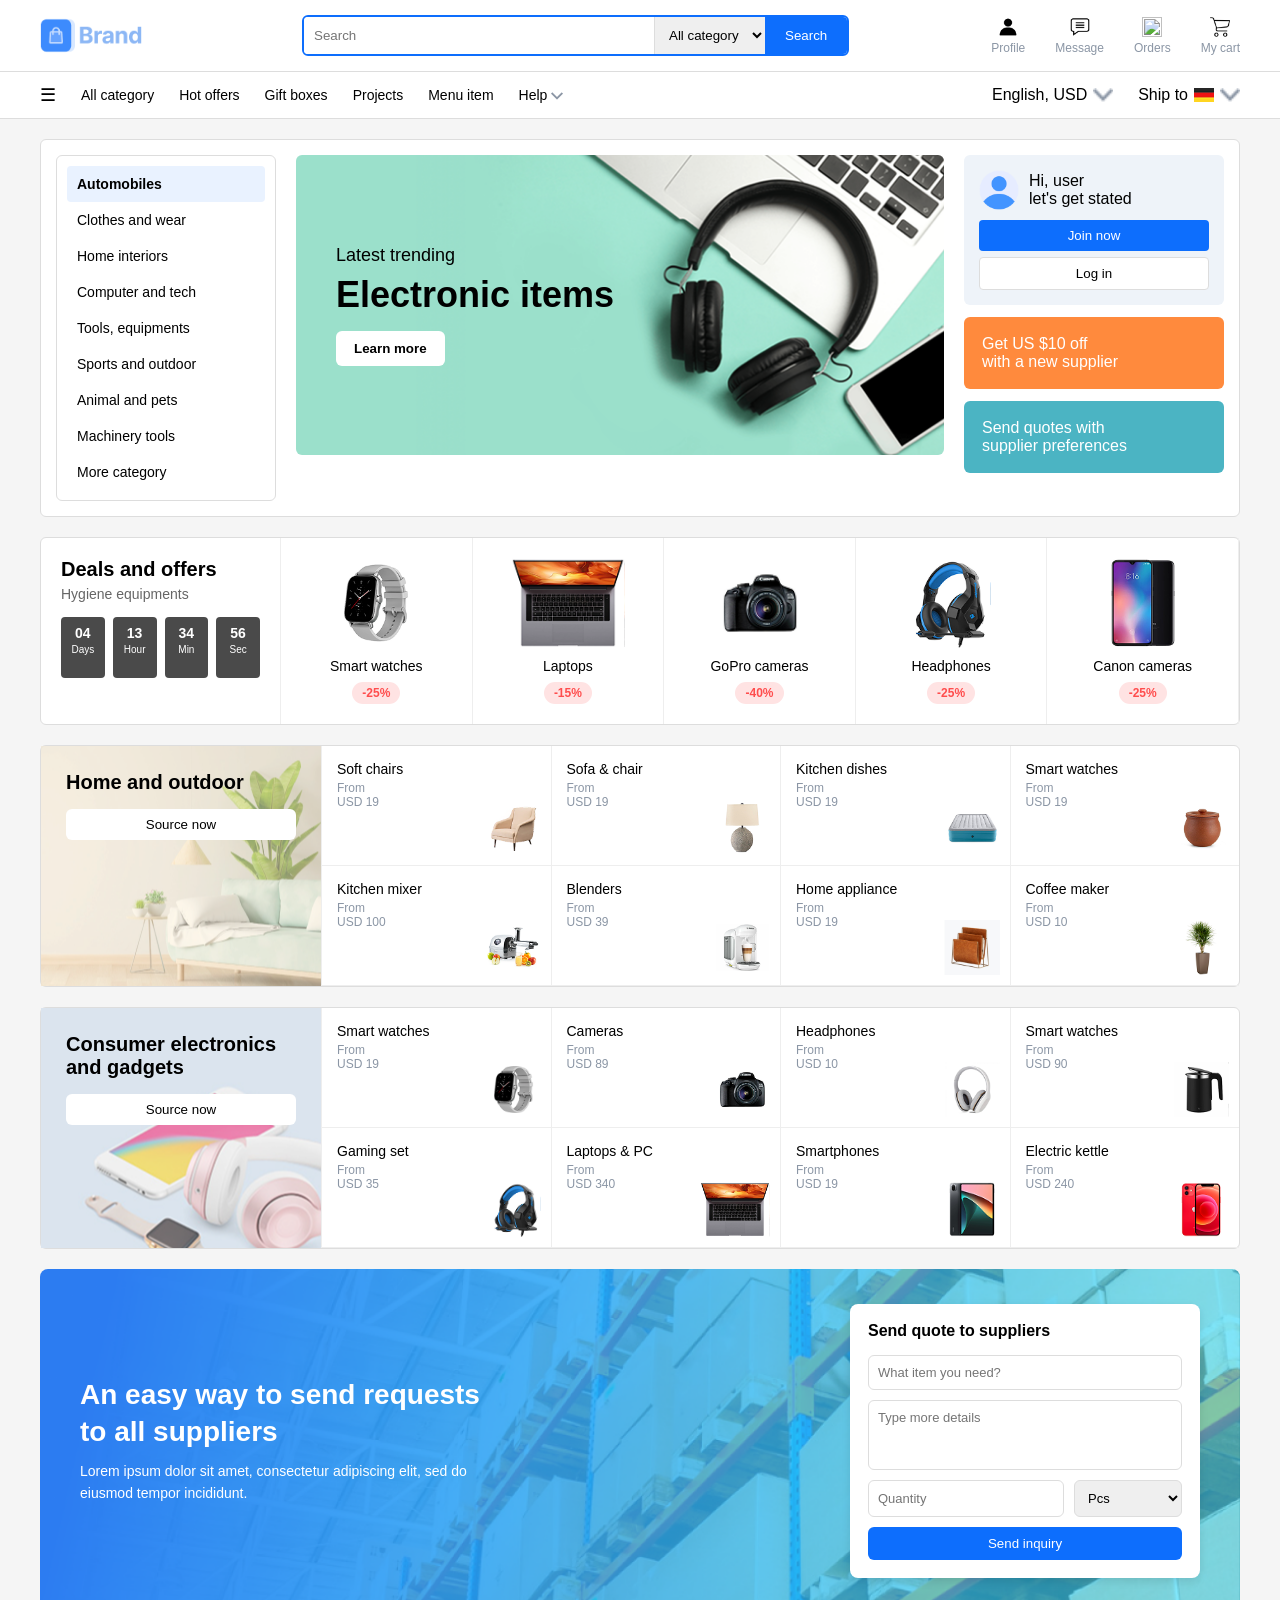
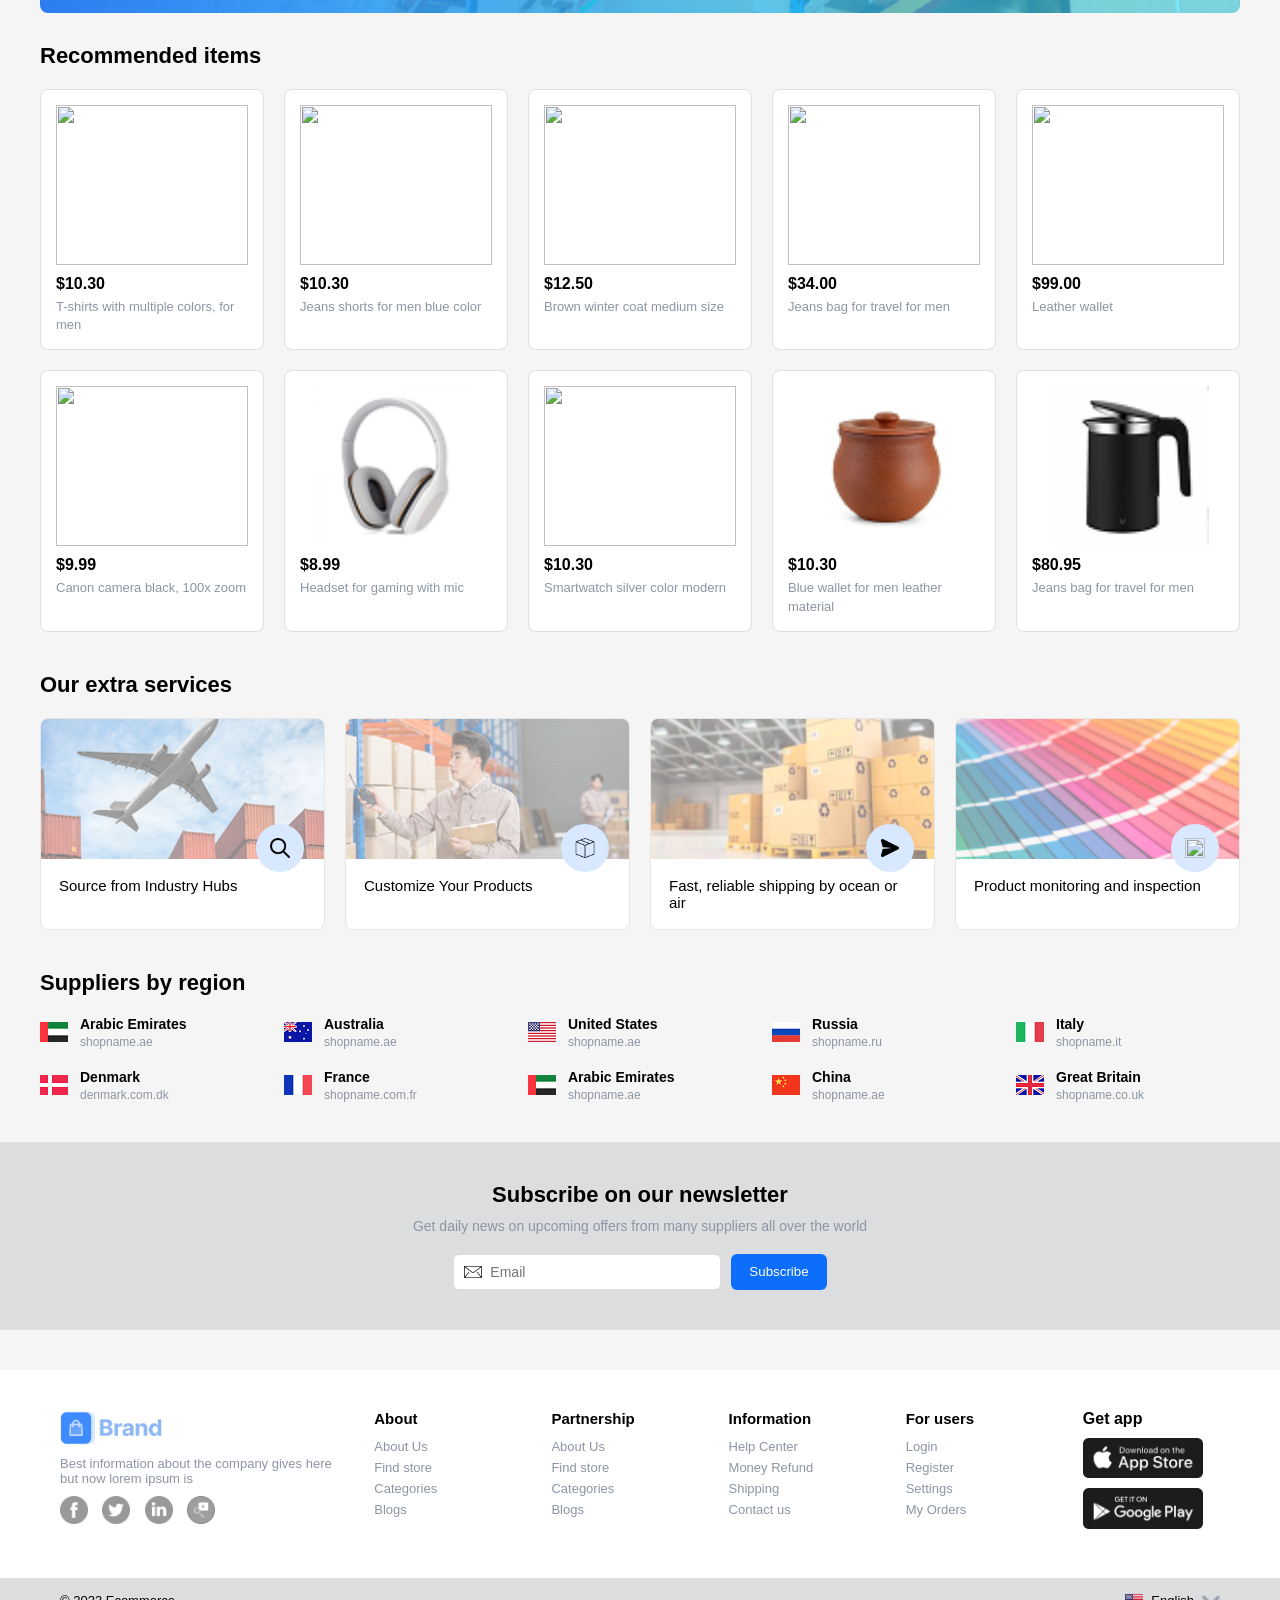
==== index.html @ dc1bbcf1 "Added additional images and updated UI" ====
<html lang="en">

<head>
    <meta charset="UTF-8">
    <meta name="viewport" content="width=device-width, initial-scale=1.0">
    <title>Ecommerce</title>
    <link rel="stylesheet" href="css/style.css">
</head>

<body>

    <!-- HEADER -->
    <header class="header">

        <div class="container header-top">

            <!-- BRAND -->
            <div class="brand">
                <img src="assets/assets/Layout/Brand/logo-colored.png">
            </div>


            <!-- SEARCH BAR -->
            <div class="search-box">

                <input type="text" placeholder="Search">

                <select>
                    <option>All category</option>
                    <option>Electronics</option>
                    <option>Clothes</option>
                </select>

                <button>Search</button>

            </div>


            <!-- ICON MENU -->
            <div class="header-icons">

                <div class="icon-item">
                    <img src="assets/profile.png">
                    <span>Profile</span>
                </div>

                <div class="icon-item">
                    <img src="assets/comment.png">
                    <span>Message</span>
                </div>

                <div class="icon-item">
                    <img src="assets/heart.png">
                    <span>Orders</span>
                </div>

                <div class="icon-item">
                    <img src="assets/shopping-cart.png">
                    <span>My cart</span>
                </div>

            </div>

        </div>

    </header>



    <!-- NAVBAR -->
    <nav class="navbar">

        <div class="container nav-inner">

            <!-- LEFT MENU -->
            <ul class="nav-left">

                <li class="menu-icon">☰</li>
                <li>All category</li>
                <li>Hot offers</li>
                <li>Gift boxes</li>
                <li>Projects</li>
                <li>Menu item</li>

                <li class="help">
                    Help
                    <img src="assets/assets/Layout/Form/input-group/Icon/control/Vector.png">

                    <ul class="help-dropdown">
                        <li>Support</li>
                        <li>FAQ</li>
                        <li>Contact</li>
                    </ul>
                </li>

            </ul>



            <!-- RIGHT MENU -->
            <div class="nav-right">

                <!-- LANGUAGE -->
                <div class="dropdown">

                    <div class="dropdown-btn" onclick="toggleDropdown('languageMenu')">
                        English, USD
                        <img src="assets/assets/Layout/Form/input-group/Icon/control/Vector.png">
                    </div>

                    <ul class="dropdown-menu" id="languageMenu">

                        <li>English</li>
                        <li>Spanish</li>
                        <li>German</li>
                        <li>French</li>

                    </ul>

                </div>


                <!-- COUNTRY -->
                <div class="dropdown">

                    <div class="dropdown-btn" onclick="toggleDropdown('countryMenu')">
                        Ship to <img src="assets/assets/Layout1/Image/flags/DE@2x.png">
                        <img src="assets/assets/Layout/Form/input-group/Icon/control/Vector.png">
                    </div>

                    <ul class="dropdown-menu" id="countryMenu">

                        <li><img src="assets/assets/Layout1/Image/flags/US@2x.png"> USA</li>
                        <li><img src="assets/assets/Layout1/Image/flags/GB@2x.png"> UK</li>
                        <li><img src="assets/assets/Layout1/Image/flags/DE@2x.png"> Germany</li>
                        <li><img src="assets/assets/Layout1/Image/flags/FR@2x.png"> France</li>

                    </ul>

                </div>

            </div>

        </div>

    </nav>


    <!-- HERO WRAPPER -->
    <section class="hero-wrapper container">

        <div class="hero-box">

            <!-- LEFT CATEGORY MENU -->
            <div class="categories">
                <ul>
                    <li class="active">Automobiles</li>
                    <li>Clothes and wear</li>
                    <li>Home interiors</li>
                    <li>Computer and tech</li>
                    <li>Tools, equipments</li>
                    <li>Sports and outdoor</li>
                    <li>Animal and pets</li>
                    <li>Machinery tools</li>
                    <li>More category</li>
                </ul>
            </div>

            <!-- CENTER BANNER -->
            <div class="hero-banner">

                <div class="banner-text">
                    <p>Latest trending</p>
                    <h1>Electronic items</h1>
                    <button>Learn more</button>
                </div>

            </div>

            <!-- RIGHT SIDE -->
            <div class="hero-right">

                <div class="login-box">

                    <div class="user-info">
                        <img src="assets/user.png">
                        <div>
                            <p>Hi, user</p>
                            <span>let's get stated</span>
                        </div>
                    </div>

                    <button class="join-btn">Join now</button>
                    <button class="login-btn">Log in</button>

                </div>

                <div class="promo orange">
                    Get US $10 off<br>
                    with a new supplier
                </div>

                <div class="promo blue">
                    Send quotes with<br>
                    supplier preferences
                </div>

            </div>

        </div>

    </section>

    <!-- DEALS SECTION -->

    <section class="deals container">

        <div class="deals-box">

            <!-- LEFT INFO BOX -->

            <div class="deal-info">

                <h3>Deals and offers</h3>
                <p>Hygiene equipments</p>

                <div class="countdown">

                    <div class="time">
                        <span>04</span>
                        <p>Days</p>
                    </div>

                    <div class="time">
                        <span>13</span>
                        <p>Hour</p>
                    </div>

                    <div class="time">
                        <span>34</span>
                        <p>Min</p>
                    </div>

                    <div class="time">
                        <span>56</span>
                        <p>Sec</p>
                    </div>

                </div>

            </div>



            <!-- PRODUCT 1 -->
            <div class="deal-product">

                <img src="assets/assets/Image/tech/8.png">

                <p>Smart watches</p>

                <div class="discount">-25%</div>

            </div>



            <!-- PRODUCT 2 -->
            <div class="deal-product">

                <img src="assets/assets/Image/tech/image 34.png">

                <p>Laptops</p>

                <div class="discount">-15%</div>

            </div>



            <!-- PRODUCT 3 -->
            <div class="deal-product">

                <img src="assets/assets/Image/tech/6.png">

                <p>GoPro cameras</p>

                <div class="discount">-40%</div>

            </div>



            <!-- PRODUCT 4 -->
            <div class="deal-product">

                <img src="assets/assets/Image/tech/image 29.png">

                <p>Headphones</p>

                <div class="discount">-25%</div>

            </div>



            <!-- PRODUCT 5 -->
            <div class="deal-product">

                <img src="assets/assets/Image/tech/image 23.png">

                <p>Canon cameras</p>

                <div class="discount">-25%</div>

            </div>


        </div>

    </section>

    <!-- HOME AND OUTDOOR SECTION -->

    <section class="home-outdoor container">

        <div class="home-box">

            <!-- LEFT BIG BOX -->
            <div class="home-banner">


                <h3>Home and outdoor</h3>

                <button>Source now</button>

            </div>


            <!-- PRODUCT GRID -->

            <div class="home-products">

                <!-- ROW 1 -->

                <div class="home-item">
                    <p>Soft chairs</p>
                    <span>From<br>USD 19</span>
                    <img src="assets/assets/Image/interior/1.png">
                </div>

                <div class="home-item">
                    <p>Sofa & chair</p>
                    <span>From<br>USD 19</span>
                    <img src="assets/assets/Image/interior/6.png">
                </div>

                <div class="home-item">
                    <p>Kitchen dishes</p>
                    <span>From<br>USD 19</span>
                    <img src="assets/assets/Image/interior/image 93.png">
                </div>

                <div class="home-item">
                    <p>Smart watches</p>
                    <span>From<br>USD 19</span>
                    <img src="assets/assets/Image/interior/3.png">
                </div>


                <!-- ROW 2 -->

                <div class="home-item">
                    <p>Kitchen mixer</p>
                    <span>From<br>USD 100</span>
                    <img src="assets/assets/Image/interior/9.png">
                </div>

                <div class="home-item">
                    <p>Blenders</p>
                    <span>From<br>USD 39</span>
                    <img src="assets/assets/Image/interior/8.png">
                </div>

                <div class="home-item">
                    <p>Home appliance</p>
                    <span>From<br>USD 19</span>
                    <img src="assets/assets/Image/interior/7.png">
                </div>

                <div class="home-item">
                    <p>Coffee maker</p>
                    <span>From<br>USD 10</span>
                    <img src="assets/assets/Image/interior/image 89.png">
                </div>

            </div>

        </div>

    </section>



    <!-- CONSUMER ELECTRONICS SECTION -->

    <section class="home-outdoor container">

        <div class="home-box">

            <!-- LEFT BIG BANNER -->
            <div class="home-banner electronics-banner">

                <h3>Consumer electronics and gadgets</h3>

                <button>Source now</button>

            </div>


            <!-- PRODUCT GRID -->

            <div class="home-products">

                <!-- ROW 1 -->

                <div class="home-item">
                    <p>Smart watches</p>
                    <span>From<br>USD 19</span>
                    <img src="assets/assets/Image/tech/8.png">

                </div>

                <div class="home-item">
                    <p>Cameras</p>
                    <span>From<br>USD 89</span>
                    <img src="assets/assets/Image/tech/6.png">
                </div>

                <div class="home-item">
                    <p>Headphones</p>
                    <span>From<br>USD 10</span>
                    <img src="assets/assets/Image/tech/image 86.png">
                </div>

                <div class="home-item">
                    <p>Smart watches</p>
                    <span>From<br>USD 90</span>
                    <img src="assets/assets/Image/tech/image 85.png">
                </div>


                <!-- ROW 2 -->

                <div class="home-item">
                    <p>Gaming set</p>
                    <span>From<br>USD 35</span>
                    <img src="assets/assets/Image/tech/image 29.png">
                </div>

                <div class="home-item">
                    <p>Laptops & PC</p>
                    <span>From<br>USD 340</span>
                    <img src="assets/assets/Image/tech/image 34.png">

                </div>

                <div class="home-item">
                    <p>Smartphones</p>
                    <span>From<br>USD 19</span>
                    <img src="assets/assets/Image/tech/image 32.png">
                </div>

                <div class="home-item">
                    <p>Electric kettle</p>
                    <span>From<br>USD 240</span>
                    <img src="assets/assets/Image/tech/image 33.png">
                </div>

            </div>

        </div>

    </section>


    <section class="request-section">

        <div class="container request-box-bg">

            <div class="request-box">

                <!-- LEFT TEXT -->

                <div class="request-text">
                    <h2>An easy way to send requests to all suppliers</h2>

                    <p>
                        Lorem ipsum dolor sit amet, consectetur adipiscing elit,
                        sed do eiusmod tempor incididunt.
                    </p>
                </div>


                <!-- FORM -->

                <div class="request-form">

                    <h3>Send quote to suppliers</h3>

                    <input type="text" placeholder="What item you need?">

                    <textarea placeholder="Type more details"></textarea>

                    <div class="form-row">

                        <input type="text" placeholder="Quantity">

                        <select>
                            <option>Pcs</option>
                            <option>1</option>
                            <option>5</option>
                            <option>10</option>
                            <option>50</option>
                            <option>100</option>
                        </select>

                    </div>

                    <button>Send inquiry</button>

                </div>

            </div>

        </div>

    </section>

    <!-- RECOMMENDED ITEMS -->

    <section class="recommended container">

        <h2 class="section-title">Recommended items</h2>

        <div class="recommended-grid">

            <!-- ROW 1 -->

            <div class="product-card">
                <img src="assets/assets/layout/alibaba/Image/cloth/Bitmap.png">
                <h4>$10.30</h4>
                <p>T-shirts with multiple colors, for men</p>
            </div>

            <div class="product-card">
                <img src="assets/assets/layout/alibaba/Image/cloth/2 1.png">
                <h4>$10.30</h4>
                <p>Jeans shorts for men blue color</p>
            </div>

            <div class="product-card">
                <img src="assets/assets/layout/alibaba/Image/cloth/image 30.png">
                <h4>$12.50</h4>
                <p>Brown winter coat medium size</p>
            </div>

            <div class="product-card">
                <img src="assets/assets/layout/alibaba/Image/cloth/image 24.png">
                <h4>$34.00</h4>
                <p>Jeans bag for travel for men</p>
            </div>

            <div class="product-card">
                <img src="assets/assets/layout/alibaba/Image/cloth/image 26.png">
                <h4>$99.00</h4>
                <p>Leather wallet</p>
            </div>


            <!-- ROW 2 -->

            <div class="product-card">
                <img src="assets/assets/layout/alibaba/Image/cloth/Bitmap (2).png">
                <h4>$9.99</h4>
                <p>Canon camera black, 100x zoom</p>
            </div>

            <div class="product-card">
                <img src="assets/assets/Image/tech/image 86.png">
                <h4>$8.99</h4>
                <p>Headset for gaming with mic</p>
            </div>

            <div class="product-card">
                <img src="assets/assets/layout/alibaba/Image/cloth/image 26.png">
                <h4>$10.30</h4>
                <p>Smartwatch silver color modern</p>
            </div>

            <div class="product-card">
                <img src="assets/assets/Image/interior/3.png">
                <h4>$10.30</h4>
                <p>Blue wallet for men leather material</p>
            </div>

            <div class="product-card">
                <img src="assets/assets/Image/tech/image 85.png">
                <h4>$80.95</h4>
                <p>Jeans bag for travel for men</p>
            </div>

        </div>

    </section>


    <!-- EXTRA SERVICES -->

    <section class="extra-services container">

        <h2 class="section-title">Our extra services</h2>

        <div class="services-grid">

            <!-- CARD 1 -->
            <div class="service-card">

                <div class="service-img">
                    <img src="assets/assets/Image/backgrounds/image 106.png">
                </div>

                <div class="service-content">
                    <p>Source from Industry Hubs</p>
                </div>

                <div class="service-icon">
                    <img src="assets/search.png">
                </div>

            </div>


            <!-- CARD 2 -->
            <div class="service-card">

                <div class="service-img">
                    <img src="assets/assets/Image/backgrounds/image 107.png">
                </div>

                <div class="service-content">
                    <p>Customize Your Products</p>
                </div>

                <div class="service-icon">
                    <img src="assets/box.png">
                </div>

            </div>


            <!-- CARD 3 -->
            <div class="service-card">

                <div class="service-img">
                    <img src="assets/assets/Image/backgrounds/Mask group.png">
                </div>

                <div class="service-content">
                    <p>Fast, reliable shipping by ocean or air</p>
                </div>

                <div class="service-icon">
                    <img src="assets/message.png">
                </div>

            </div>


            <!-- CARD 4 -->
            <div class="service-card">

                <div class="service-img">
                    <img src="assets/assets/Image/backgrounds/Mask group (1).png">
                </div>

                <div class="service-content">
                    <p>Product monitoring and inspection</p>
                </div>

                <div class="service-icon">
                    <img src="assets/sheild.png">
                </div>

            </div>

        </div>

    </section>


    <!-- SUPPLIERS BY REGION -->

    <section class="suppliers container">

        <h2 class="section-title">Suppliers by region</h2>

        <div class="suppliers-grid">

            <!-- ROW 1 -->

            <div class="supplier">
                <img src="assets/assets/Layout1/Image/flags/AE@2x.png">
                <div>
                    <h4>Arabic Emirates</h4>
                    <p>shopname.ae</p>
                </div>
            </div>

            <div class="supplier">
                <img src="assets/assets/Layout1/Image/flags/icon.png">
                <div>
                    <h4>Australia</h4>
                    <p>shopname.ae</p>
                </div>
            </div>

            <div class="supplier">
                <img src="assets/assets/Layout1/Image/flags/US@2x.png">
                <div>
                    <h4>United States</h4>
                    <p>shopname.ae</p>
                </div>
            </div>

            <div class="supplier">
                <img src="assets/assets/Layout1/Image/flags/RU@2x.png">
                <div>
                    <h4>Russia</h4>
                    <p>shopname.ru</p>
                </div>
            </div>

            <div class="supplier">
                <img src="assets/assets/Layout1/Image/flags/IT@2x.png">
                <div>
                    <h4>Italy</h4>
                    <p>shopname.it</p>
                </div>
            </div>


            <!-- ROW 2 -->

            <div class="supplier">
                <img src="assets/assets/Layout1/Image/flags/DK@2x.png">
                <div>
                    <h4>Denmark</h4>
                    <p>denmark.com.dk</p>
                </div>
            </div>

            <div class="supplier">
                <img src="assets/assets/Layout1/Image/flags/FR@2x.png">
                <div>
                    <h4>France</h4>
                    <p>shopname.com.fr</p>
                </div>
            </div>

            <div class="supplier">
                <img src="assets/assets/Layout1/Image/flags/AE@2x.png">
                <div>
                    <h4>Arabic Emirates</h4>
                    <p>shopname.ae</p>
                </div>
            </div>

            <div class="supplier">
                <img src="assets/assets/Layout1/Image/flags/CN@2x.png">
                <div>
                    <h4>China</h4>
                    <p>shopname.ae</p>
                </div>
            </div>

            <div class="supplier">
                <img src="assets/assets/Layout1/Image/flags/GB@2x.png">
                <div>
                    <h4>Great Britain</h4>
                    <p>shopname.co.uk</p>
                </div>
            </div>

        </div>

    </section>


    <!-- NEWSLETTER SECTION -->

    <section class="newsletter">

        <div class="container newsletter-box">

            <h2>Subscribe on our newsletter</h2>

            <p>
                Get daily news on upcoming offers from many suppliers all over the world
            </p>

            <div class="subscribe-form">

                <div class="email-input">

                    <img src="assets/mail.png">

                    <input type="email" placeholder="Email">

                </div>

                <button>Subscribe</button>

            </div>

        </div>

    </section>


    <!-- FOOTER -->

    <footer class="footer">

        <!-- TOP FOOTER -->

        <div class="footer-top">

            <div class="footer-brand">

                <img src="assets/assets/Layout/Brand/logo-colored.png">

                <p>
                    Best information about the company
                    gives here but now lorem ipsum is
                </p>

                <div class="social-icons">

                    <img src="assets/social.png">
                    <img src="assets/twitter.png">
                    <img src="assets/link.png">
                    <img src="assets/youtube.png">

                </div>

            </div>


            <!-- LINKS -->

            <div class="footer-links">

                <h4>About</h4>
                <a>About Us</a>
                <a>Find store</a>
                <a>Categories</a>
                <a>Blogs</a>

            </div>

            <div class="footer-links">

                <h4>Partnership</h4>
                <a>About Us</a>
                <a>Find store</a>
                <a>Categories</a>
                <a>Blogs</a>

            </div>

            <div class="footer-links">

                <h4>Information</h4>
                <a>Help Center</a>
                <a>Money Refund</a>
                <a>Shipping</a>
                <a>Contact us</a>

            </div>

            <div class="footer-links">

                <h4>For users</h4>
                <a>Login</a>
                <a>Register</a>
                <a>Settings</a>
                <a>My Orders</a>

            </div>


            <!-- APP DOWNLOAD -->

            <div class="footer-app">

                <h4>Get app</h4>

                <img src="assets/assets/Layout/Misc/market-button.png">
                <img src="assets/assets/Layout/Misc/Group.png">

            </div>

        </div>


        <!-- BOTTOM BAR -->

        <div class="footer-bottom">

            <p>© 2023 Ecommerce.</p>

            <div class="language-dropdown">

                <div class="language-selected" onclick="toggleLanguage()">

                    <img src="assets/assets/Layout1/Image/flags/US@2x.png">
                    English
                    <img src="assets/assets/Layout/Form/input-group/Icon/control/Vector.png">

                </div>

                <ul id="languageList">

                    <li><img src="assets/assets/Layout1/Image/flags/US@2x.png"> English</li>
                    <li><img src="assets/assets/Layout1/Image/flags/FR@2x.png"> French</li>
                    <li><img src="assets/assets/Layout1/Image/flags/CN@2x.png"> Chinese</li>
                    <li><img src="assets/assets/Layout1/Image/flags/GB@2x.png"> British</li>

                </ul>

            </div>

        </div>

    </footer>


    <script src="js/script.js"></script>
</body>

</html>
---- css/style.css ----
* {
    margin: 0;
    padding: 0;
    box-sizing: border-box;
    font-family: Arial;
}

body {
    background: #f5f5f5;
}

.container {
    width: 1200px;
    margin: auto;
}

/* HEADER */

.header {
    background: white;
    border-bottom: 1px solid #ddd;
}

.header-top {
    display: flex;
    align-items: center;
    justify-content: space-between;
    padding: 15px 0;
}


/* BRAND */

.brand {
    display: flex;
    align-items: center;
    gap: 10px;
    font-size: 22px;
    font-weight: 600;
    color: #0d6efd;
}

.brand img {
    width: 120px;
}


/* SEARCH BAR */

.search-box {
    display: flex;
    border: 2px solid #0d6efd;
    border-radius: 6px;
    overflow: hidden;
}

.search-box input {
    width: 350px;
    padding: 10px;
    border: none;
}

.search-box select {
    padding: 10px;
    border: none;
    border-left: 1px solid #ddd;
}

.search-box button {
    background: #0d6efd;
    color: white;
    border: none;
    padding: 10px 20px;
    cursor: pointer;
}


/* ICON MENU */

.header-icons {
    display: flex;
    gap: 30px;
}

.icon-item {
    display: flex;
    flex-direction: column;
    align-items: center;
    font-size: 12px;
    color: #8B96A5;
    cursor: pointer;
}

.icon-item img {
    width: 20px;
    margin-bottom: 4px;
}

.icon-item:hover {
    color: #0d6efd;
}



/* NAVBAR */

.navbar {
    background: white;
    border-bottom: 1px solid #ddd;
}

.nav-inner {
    display: flex;
    justify-content: space-between;
    align-items: center;
    padding: 12px 0;
}


/* LEFT MENU */

.nav-left {
    display: flex;
    align-items: center;
    gap: 25px;
    list-style: none;
    font-size: 14px;
}

.nav-left li {
    cursor: pointer;
}

.nav-left li:hover {
    color: #0d6efd;
}

.menu-icon {
    font-size: 18px;
}


/* HELP DROPDOWN */

.help {
    position: relative;
}

.help-dropdown {
    display: none;
    position: absolute;
    top: 30px;
    background: white;
    border: 1px solid #ddd;
    list-style: none;
    padding: 10px;
    width: 120px;
}

.help:hover .help-dropdown {
    display: block;
}

.help-dropdown li {
    padding: 6px;
    cursor: pointer;
}

.help-dropdown li:hover {
    color: #0d6efd;
}


/* RIGHT MENU */

.nav-right {
    display: flex;
    gap: 25px;
}

.dropdown {
    position: relative;
    cursor: pointer;
}

.dropdown-btn {
    display: flex;
    align-items: center;
    gap: 6px;
}

.dropdown-btn img {
    width: 20px;
}

.dropdown-menu {
    display: none;
    position: absolute;
    top: 30px;
    background: white;
    border: 1px solid #ddd;
    list-style: none;
    width: 150px;
    padding: 10px;
}

.dropdown-menu li {
    padding: 8px;
    display: flex;
    align-items: center;
    gap: 8px;
    cursor: pointer;
}

.dropdown-menu li:hover {
    background: #f2f2f2;
}

.dropdown-menu img {
    width: 18px;
}

/* HERO SECTION */

.hero {
    display: grid;
    grid-template-columns: 220px 1fr 260px;
    gap: 20px;
    margin-top: 20px;
}


/* CATEGORY MENU */

.categories {
    background: white;
    border: 1px solid #ddd;
    border-radius: 6px;
    padding: 10px;
}

.categories ul {
    list-style: none;
}

.categories li {
    padding: 10px;
    font-size: 14px;
    cursor: pointer;
    border-radius: 4px;
}

.categories li:hover {
    background: #f2f2f2;
}

.categories .active {
    background: #e9f2ff;
    font-weight: 600;
}


/* HERO WHITE BOX */

.hero-wrapper {
    margin-top: 20px;
}

.hero-box {
    background: white;
    border: 1px solid #ddd;
    border-radius: 6px;
    padding: 15px;

    display: grid;
    grid-template-columns: 220px 1fr 260px;
    gap: 20px;
}


/* CATEGORY MENU */

.categories ul {
    list-style: none;
}

.categories li {
    padding: 10px;
    font-size: 14px;
    cursor: pointer;
    border-radius: 4px;
}

.categories li:hover {
    background: #f2f2f2;
}

.categories .active {
    background: #e9f2ff;
    font-weight: 600;
}


/* BANNER */

.hero-banner {
    background: url("../assets/assets/Image/backgrounds/Banner-board-800x420 2.png");
    background-size: cover;
    background-position: center;
    height: 300px;
    border-radius: 6px;
    display: flex;
    align-items: center;
    padding-left: 40px;
}

.banner-text p {
    font-size: 18px;
}

.banner-text h1 {
    font-size: 36px;
    font-weight: 700;
    margin: 8px 0 15px;
}

.banner-text button {
    background: white;
    border: none;
    padding: 10px 18px;
    border-radius: 6px;
    font-weight: 600;
    cursor: pointer;
}

.hero-banner button:hover {
    background: #cbd1d9;
}

/* RIGHT SIDE */

.hero-right {
    display: flex;
    flex-direction: column;
    gap: 12px;
}

.login-box {
    background: #eef3f9;
    padding: 15px;
    border-radius: 6px;
}

.user-info {
    display: flex;
    gap: 10px;
    align-items: center;
    margin-bottom: 10px;
}

.user-info img {
    width: 40px;
}

.join-btn {
    width: 100%;
    background: #0d6efd;
    color: white;
    border: none;
    padding: 8px;
    margin-bottom: 6px;
    border-radius: 4px;
    cursor: pointer;
}

.login-btn {
    width: 100%;
    background: white;
    border: 1px solid #ddd;
    padding: 8px;
    border-radius: 4px;
    cursor: pointer;
}

.login-btn:hover {
    background: #cbd1d9;
}

.join-btn:hover {
    background: #cbd1d9;
}

.promo {
    padding: 18px;
    border-radius: 6px;
    color: white;
    font-weight: 500;
}

.orange {
    background: #ff8a3d;
}

.blue {
    background: #4bb4c3;
}

/* DEALS SECTION */

.deals {
    margin-top: 20px;
}

.deals-box {
    background: white;
    border: 1px solid #ddd;
    border-radius: 6px;

    display: grid;
    grid-template-columns: 240px repeat(5, 1fr);
}

/* LEFT INFO */

.deal-info {
    padding: 20px;
    border-right: 1px solid #eee;
}

.deal-info h3 {
    font-size: 20px;
    margin-bottom: 5px;
}

.deal-info p {
    font-size: 14px;
    color: #666;
    margin-bottom: 15px;
}

/* COUNTDOWN */

.countdown {
    display: flex;
    gap: 8px;
}

.time {
    background: #4a4a4a;
    color: white;
    padding: 8px;
    border-radius: 4px;
    text-align: center;
    width: 45px;
}

.time span {
    font-weight: 600;
    font-size: 14px;
}

.time p {
    font-size: 10px;
    color: white;
    margin-top: 3px;
}

/* PRODUCT CARD */

.deal-product {
    text-align: center;
    padding: 20px;
    border-right: 1px solid #eee;
}

.deal-product img {
    height: 90px;
    margin-bottom: 10px;
}

.deal-product p {
    font-size: 14px;
    margin-bottom: 8px;
}

/* DISCOUNT BADGE */

.discount {
    display: inline-block;
    background: #ffe3e3;
    color: #ff4d4d;
    padding: 4px 10px;
    border-radius: 20px;
    font-size: 12px;
    font-weight: 600;
}

/* HOME AND OUTDOOR */

.home-outdoor {
    margin-top: 20px;
}

.home-box {
    background: white;
    border: 1px solid #ddd;
    border-radius: 6px;

    display: grid;
    grid-template-columns: 280px 1fr;
}

/* LEFT BANNER */

.home-banner {
    background-image: url("../assets/assets/Image/backgrounds/Group 969.png");
    background-size: cover;
    background-position: center;

    padding: 25px;
    height: 240px;

    display: flex;
    flex-direction: column;
    justify-content: flex-start;
    gap: 15px;
}

.home-banner h3 {
    font-size: 20px;
    font-weight: 600;
}

.home-banner button {
    background: white;
    border: none;
    padding: 8px 16px;
    border-radius: 6px;
    cursor: pointer;
    font-weight: 500;
}


/* PRODUCT GRID */

.home-products {
    display: grid;
    grid-template-columns: repeat(4, 1fr);
}

/* PRODUCT BOX */

.home-item {
    border-left: 1px solid #eee;
    border-bottom: 1px solid #eee;

    padding: 15px;
    position: relative;

    height: 120px;
}

.home-item p {
    font-size: 14px;
    font-weight: 500;
    margin-bottom: 4px;
}

.home-item span {
    font-size: 12px;
    color: #8B96A5;
}

.home-item img {
    position: absolute;
    right: 10px;
    bottom: 10px;

    height: 55px;
}

.electronics-banner {
    background-image: url("../assets/assets/Image/backgrounds/image 98.png");
    background-size: cover;
    background-position: center;
}


/* ===== REQUEST SECTION ===== */

.request-section {
    margin-top: 20px;
}

/* BACKGROUND CONTAINER */

.request-box-bg {

    background: url("../assets/assets/Image/backgrounds/Group 982.png");
    background-size: cover;
    background-position: center;

    border-radius: 8px;

    padding: 35px 40px;
}

/* INNER FLEX LAYOUT */

.request-box {
    display: flex;
    justify-content: space-between;
    align-items: center;
}

/* LEFT TEXT */

.request-text {
    color: white;
    max-width: 420px;
}

.request-text h2 {
    font-size: 28px;
    line-height: 1.3;
    margin-bottom: 10px;
}

.request-text p {
    font-size: 14px;
    line-height: 1.6;
}

/* FORM CARD */

.request-form {
    background: white;
    padding: 18px;
    border-radius: 8px;
    width: 350px;

    display: flex;
    flex-direction: column;
    gap: 10px;

    box-shadow: 0 3px 8px rgba(0, 0, 0, 0.1);
}

.request-form h3 {
    font-size: 16px;
    margin-bottom: 5px;
}

/* INPUT FIELDS */

.request-form input,
.request-form textarea,
.request-form select {

    padding: 9px;
    border: 1px solid #ddd;
    border-radius: 6px;
    font-size: 13px;
}

.request-form textarea {
    height: 70px;
    resize: none;
}

/* QUANTITY ROW */

.form-row {
    display: flex;
    gap: 10px;
}

.form-row input {
    flex: 2;
}

.form-row select {
    flex: 1;
}

/* BUTTON */

.request-form button {

    background: #0d6efd;
    color: white;
    border: none;

    padding: 9px;

    border-radius: 6px;
    cursor: pointer;

    font-weight: 500;
}

.request-form button:hover {
    background: #0b5ed7;
}

/* RECOMMENDED ITEMS */

.recommended {
    margin-top: 30px;
}

.section-title {
    font-size: 22px;
    margin-bottom: 20px;
}

/* GRID */

.recommended-grid {
    display: grid;
    grid-template-columns: repeat(5, 1fr);
    gap: 20px;
}

/* CARD */

.product-card {
    background: white;
    border: 1px solid #e0e0e0;
    border-radius: 8px;

    padding: 15px;
    cursor: pointer;

    transition: 0.2s;
}

.product-card:hover {
    box-shadow: 0 4px 10px rgba(0, 0, 0, 0.08);
}

/* IMAGE */

.product-card img {
    width: 100%;
    height: 160px;
    object-fit: contain;
    margin-bottom: 10px;
}

/* PRICE */

.product-card h4 {
    font-size: 16px;
    font-weight: 600;
    color: #000;
    margin-bottom: 5px;
}

/* DESCRIPTION */

.product-card p {
    font-size: 13px;
    color: #8B96A5;
    line-height: 1.4;
}

/* EXTRA SERVICES */

.extra-services {
    margin-top: 40px;
}

.services-grid {
    display: grid;
    grid-template-columns: repeat(4, 1fr);
    gap: 20px;
}

/* CARD */

.service-card {
    background: white;
    border-radius: 8px;
    overflow: hidden;
    border: 1px solid #e6e6e6;
    position: relative;
}

.service-card:hover {
    box-shadow: 0 4px 10px rgba(0, 0, 0, 0.08);
}


/* IMAGE PART */

.service-img img {
    width: 100%;
    height: 140px;
    object-fit: cover;
}

/* TEXT PART */

.service-content {
    padding: 18px;
    font-size: 15px;
    font-weight: 500;
}

/* BLUE ICON CIRCLE */

.service-icon {
    position: absolute;
    right: 20px;
    top: 105px;

    width: 48px;
    height: 48px;

    background: #D8E8FF;
    border-radius: 50%;

    display: flex;
    align-items: center;
    justify-content: center;
}

.service-icon img {
    width: 20px;
    height: 20px;
}

/* SUPPLIERS SECTION */

.suppliers {
    margin-top: 40px;
}

.suppliers-grid {
    display: grid;
    grid-template-columns: repeat(5, 1fr);
    gap: 20px;
}

/* SUPPLIER ITEM */

.supplier {
    display: flex;
    align-items: center;
    gap: 12px;
}

.supplier img {
    width: 28px;
    height: 20px;
    object-fit: cover;
}

/* TEXT */

.supplier h4 {
    font-size: 14px;
    font-weight: 600;
    margin-bottom: 3px;
}

.supplier p {
    font-size: 12px;
    color: #8B96A5;
}

/* NEWSLETTER SECTION */

.newsletter {
    background: #dcddde;
    margin-top: 40px;
    padding: 40px 0;
}

.newsletter-box {
    text-align: center;
}

.newsletter-box h2 {
    font-size: 22px;
    margin-bottom: 10px;
}

.newsletter-box p {
    color: #8B96A5;
    margin-bottom: 20px;
    font-size: 14px;
}

/* FORM */

.subscribe-form {
    display: flex;
    justify-content: center;
    gap: 10px;
}

/* INPUT WITH ICON */

.email-input {
    display: flex;
    align-items: center;

    background: white;
    border: 1px solid #ddd;
    border-radius: 6px;

    padding: 8px 10px;
    gap: 8px;
}

.email-input img {
    width: 18px;
}

.email-input input {
    border: none;
    outline: none;
    font-size: 14px;
    width: 220px;
}

/* BUTTON */

.subscribe-form button {
    background: #0d6efd;
    color: white;

    border: none;
    padding: 9px 18px;

    border-radius: 6px;
    cursor: pointer;
    font-weight: 500;
}

.subscribe-form button:hover {
    background: #0b5ed7;
}

/* FOOTER */

.footer {
    margin-top: 40px;
}

/* TOP FOOTER */

.footer-top {
    display: grid;
    grid-template-columns: 2fr 1fr 1fr 1fr 1fr 1fr;
    gap: 40px;

    padding: 40px 60px;
    background: white;
}

.footer-brand img {
    width: 120px;
    margin-bottom: 10px;
}

.footer-brand p {
    font-size: 13px;
    color: #8B96A5;
    margin-bottom: 10px;
}

.social-icons img {
    width: 28px;
    margin-right: 10px;
    cursor: pointer;
}

/* LINKS */

.footer-links {
    display: flex;
    flex-direction: column;
    gap: 6px;
}

.footer-links h4 {
    margin-bottom: 6px;
    font-size: 15px;
}

.footer-links a {
    font-size: 13px;
    color: #8B96A5;
    cursor: pointer;
}

.footer-links a:hover {
    color: #0d6efd;
}

/* APP SECTION */

.footer-app img {
    width: 120px;
    margin-top: 10px;
    cursor: pointer;
}

/* BOTTOM BAR */

.footer-bottom {

    background: #dcddde;

    display: flex;
    justify-content: space-between;
    align-items: center;

    padding: 15px 60px;

    font-size: 13px;
}

/* LANGUAGE DROPDOWN */

.language-dropdown {
    position: relative;
    cursor: pointer;
}

.language-selected {
    display: flex;
    align-items: center;
    gap: 8px;
}

.language-selected img {
    width: 22px;
}

.language-dropdown ul {

    position: absolute;
    right: 0;
    top: 30px;

    background: white;
    border: 1px solid #ddd;
    list-style: none;

    display: none;
    padding: 8px;
    width: 150px;
}

.language-dropdown li {
    display: flex;
    align-items: center;
    gap: 8px;
    padding: 6px;
    font-size: 13px;
}

.language-dropdown li:hover {
    background: #f3f3f3;
}

.language-dropdown img {
    width: 18px;
}
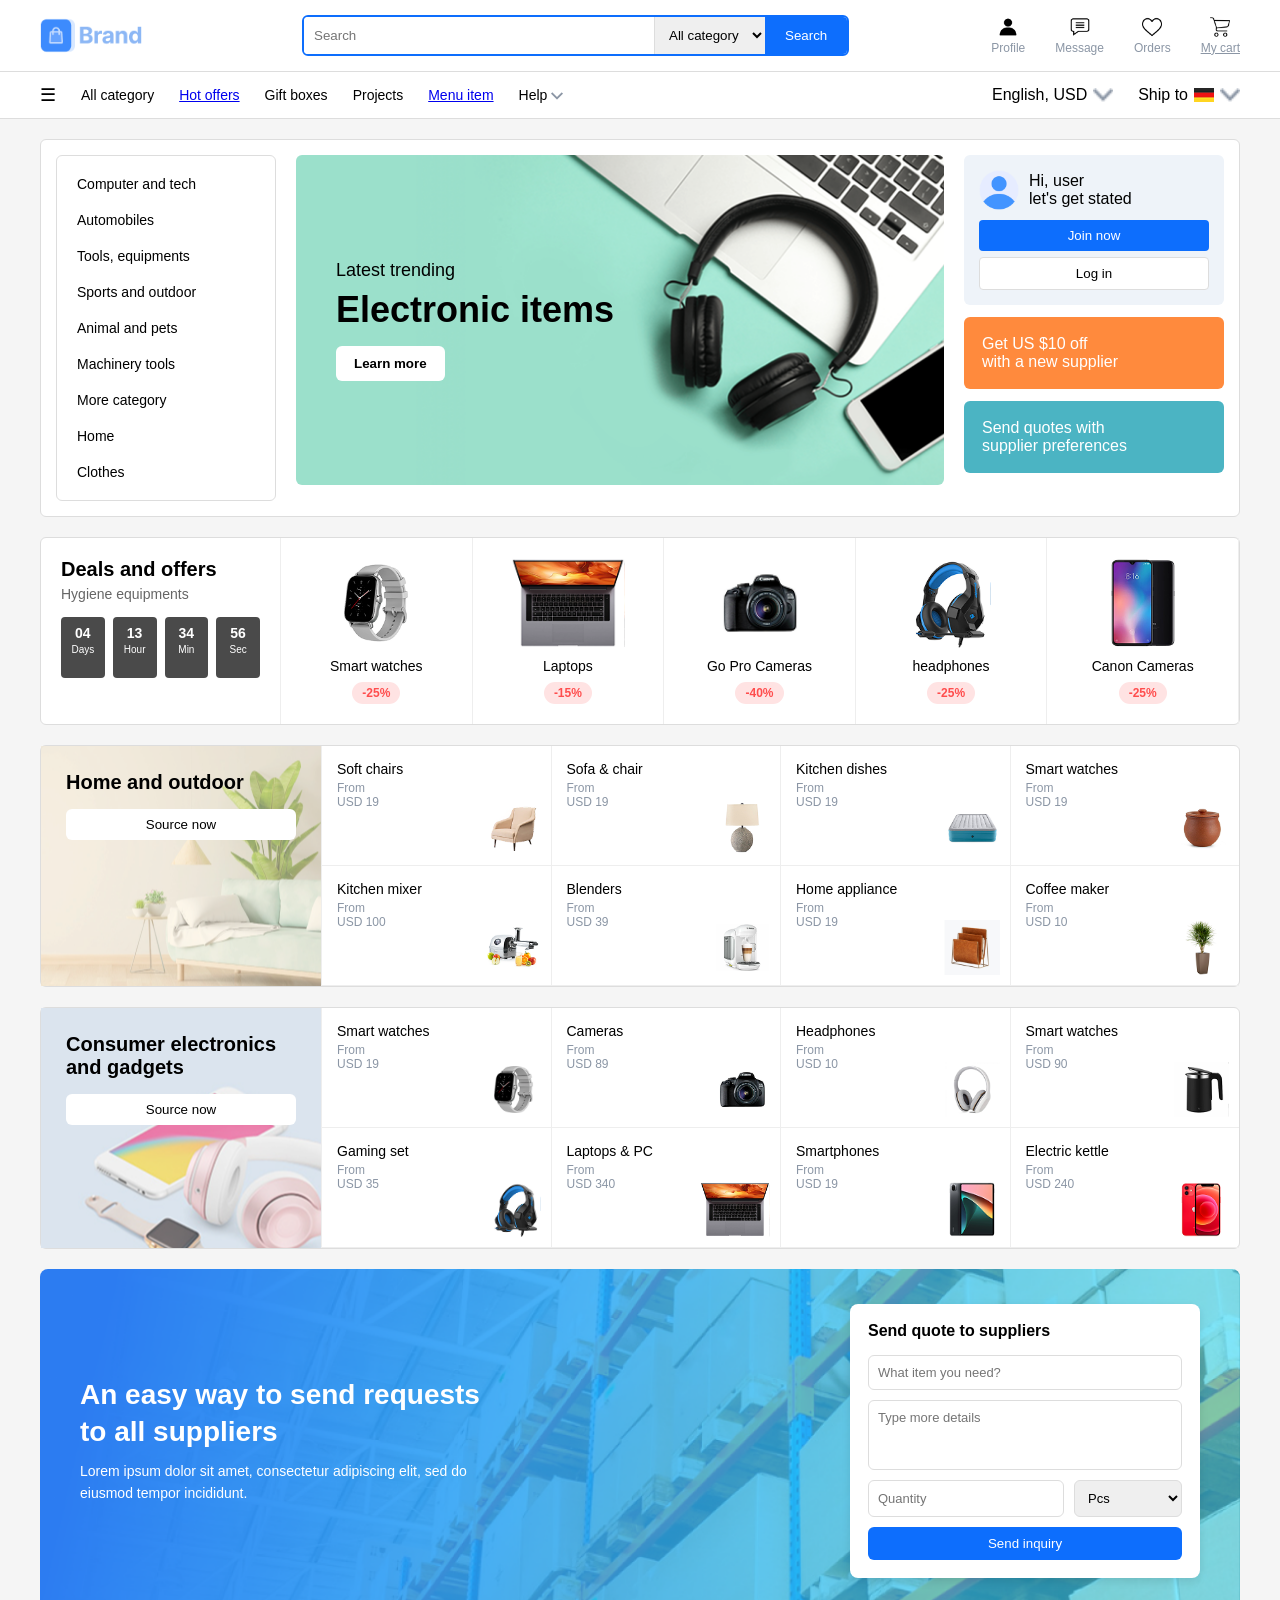
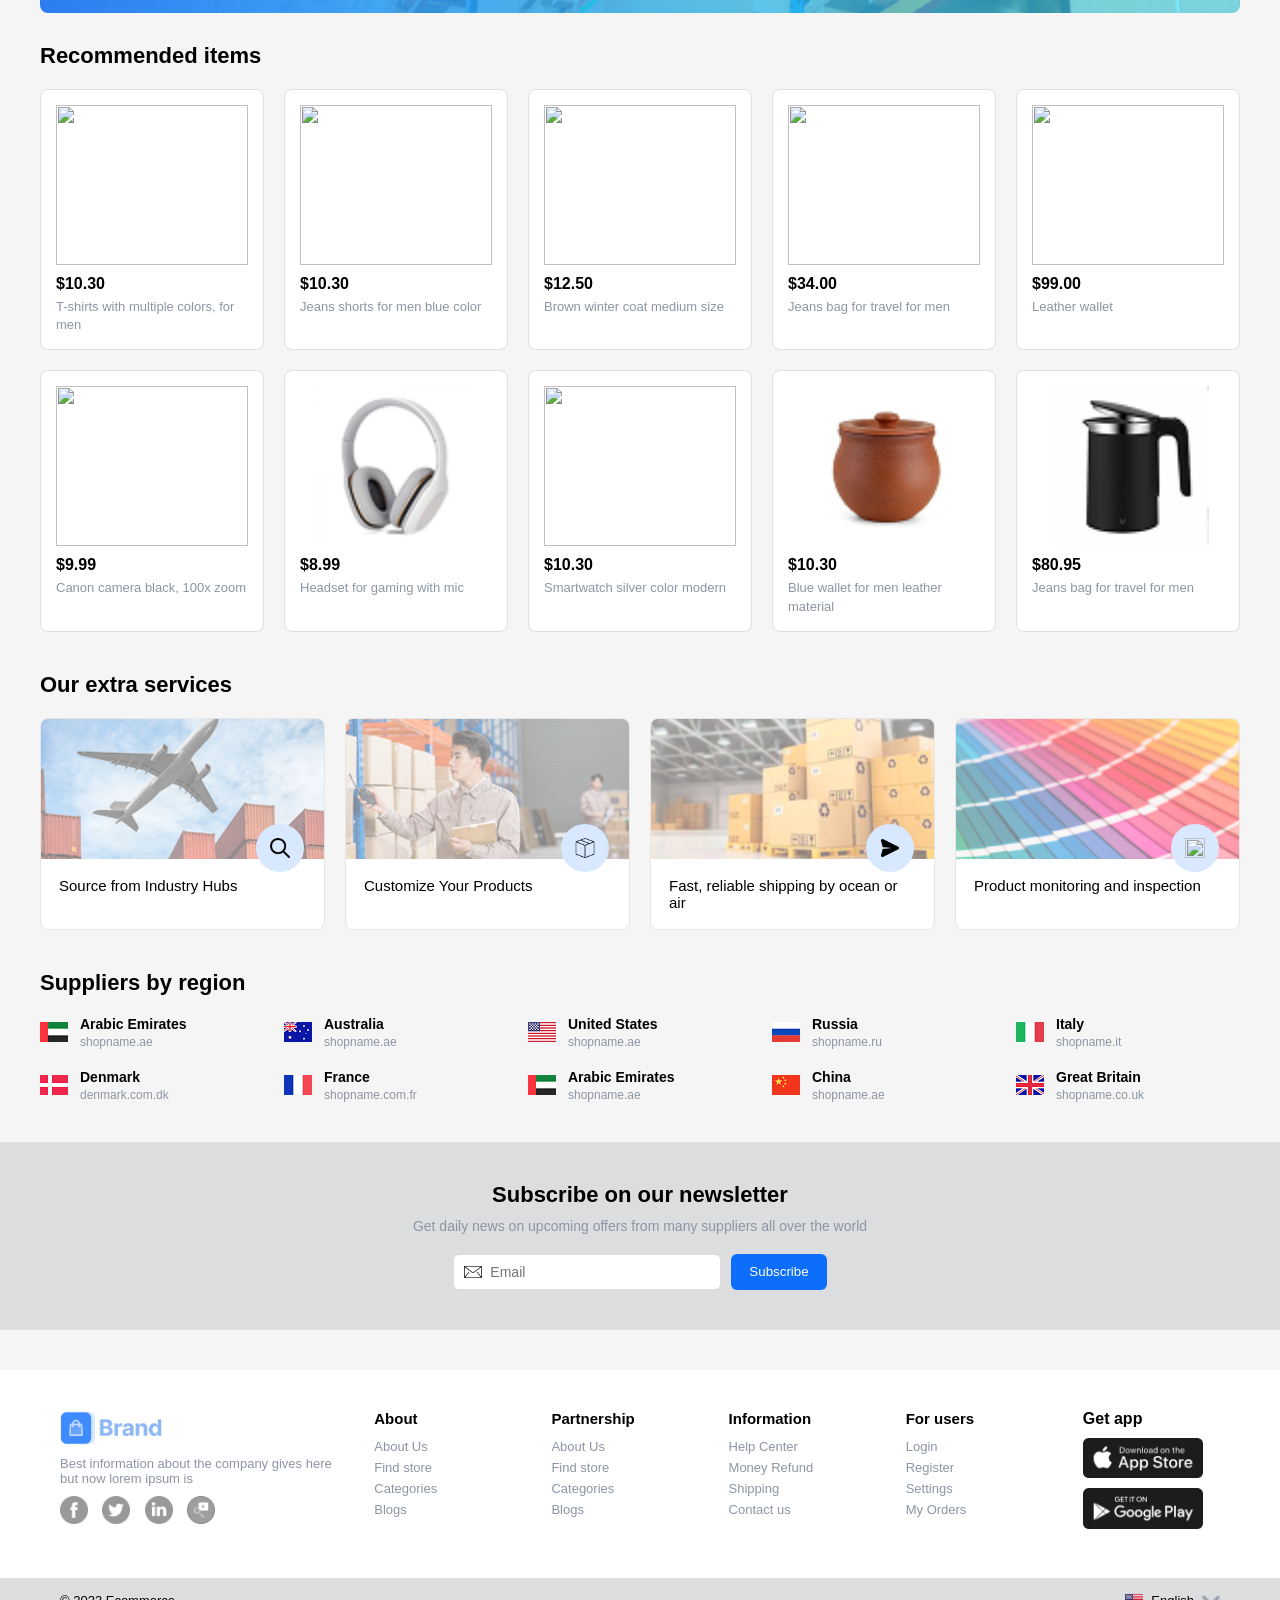
==== commit a27ce2f2: "Added screenshots, README, and renamed main to index" ====
--- a/index.html
+++ b/index.html
@@ -4,7 +4,7 @@
     <meta charset="UTF-8">
     <meta name="viewport" content="width=device-width, initial-scale=1.0">
     <title>Ecommerce</title>
-    <link rel="stylesheet" href="css/style.css">
+    <link rel="stylesheet" href="css/main.css">
 </head>
 
 <body>
@@ -50,14 +50,14 @@
                 </div>
 
                 <div class="icon-item">
-                    <img src="assets/heart.png">
+                    <img src="assets/heart (1).png">
                     <span>Orders</span>
                 </div>
 
-                <div class="icon-item">
+                <a href="cart.html" class="icon-item">
                     <img src="assets/shopping-cart.png">
                     <span>My cart</span>
-                </div>
+                </a>
 
             </div>
 
@@ -77,10 +77,10 @@
 
                 <li class="menu-icon">☰</li>
                 <li>All category</li>
-                <li>Hot offers</li>
+                <li><a href="#deals">Hot offers</a></li>
                 <li>Gift boxes</li>
                 <li>Projects</li>
-                <li>Menu item</li>
+                <li><a href="#recommended">Menu item</a></li>
 
                 <li class="help">
                     Help
@@ -154,18 +154,17 @@
             <!-- LEFT CATEGORY MENU -->
             <div class="categories">
                 <ul>
-                    <li class="active">Automobiles</li>
-                    <li>Clothes and wear</li>
-                    <li>Home interiors</li>
-                    <li>Computer and tech</li>
+                    <li onclick="goToProducts()">Computer and tech</li>
+                    <li>Automobiles</li>
                     <li>Tools, equipments</li>
                     <li>Sports and outdoor</li>
                     <li>Animal and pets</li>
                     <li>Machinery tools</li>
                     <li>More category</li>
+                    <li>Home</li>
+                    <li>Clothes</li>
                 </ul>
             </div>
-
             <!-- CENTER BANNER -->
             <div class="hero-banner">
 
@@ -213,7 +212,7 @@
 
     <!-- DEALS SECTION -->
 
-    <section class="deals container">
+    <section class="deals container" id="deals">
 
         <div class="deals-box">
 
@@ -253,66 +252,46 @@
 
 
             <!-- PRODUCT 1 -->
-            <div class="deal-product">
-
+            <div class="deal-product" onclick="openProduct('Smart Watch', 25, 'assets/assets/Image/tech/8.png')">
                 <img src="assets/assets/Image/tech/8.png">
-
                 <p>Smart watches</p>
-
                 <div class="discount">-25%</div>
-
             </div>
 
 
 
             <!-- PRODUCT 2 -->
-            <div class="deal-product">
-
+            <div class="deal-product" onclick="openProduct('Smart Watch', 25, 'assets/assets/Image/tech/image 34.png')">
                 <img src="assets/assets/Image/tech/image 34.png">
-
                 <p>Laptops</p>
-
                 <div class="discount">-15%</div>
-
             </div>
 
 
 
             <!-- PRODUCT 3 -->
-            <div class="deal-product">
-
+            <div class="deal-product" onclick="openProduct('Smart Watch', 25, 'assets/assets/Image/tech/6.png')">
                 <img src="assets/assets/Image/tech/6.png">
-
-                <p>GoPro cameras</p>
-
+                <p>Go Pro Cameras</p>
                 <div class="discount">-40%</div>
-
             </div>
 
 
 
             <!-- PRODUCT 4 -->
-            <div class="deal-product">
-
+            <div class="deal-product" onclick="openProduct('Smart Watch', 25, 'assets/assets/Image/tech/image 29.png')">
                 <img src="assets/assets/Image/tech/image 29.png">
-
-                <p>Headphones</p>
-
+                <p>headphones</p>
                 <div class="discount">-25%</div>
-
             </div>
 
 
 
             <!-- PRODUCT 5 -->
-            <div class="deal-product">
-
+            <div class="deal-product" onclick="openProduct('Smart Watch', 25, 'assets/assets/Image/tech/image 23.png')">
                 <img src="assets/assets/Image/tech/image 23.png">
-
-                <p>Canon cameras</p>
-
+                <p>Canon Cameras</p>
                 <div class="discount">-25%</div>
-
             </div>
 
 
@@ -343,25 +322,30 @@
 
                 <!-- ROW 1 -->
 
-                <div class="home-item">
+                <div class="home-item" onclick="openProduct('Soft chairs', 19, 'assets/assets/Image/interior/1.png')">
+
                     <p>Soft chairs</p>
+
                     <span>From<br>USD 19</span>
+
                     <img src="assets/assets/Image/interior/1.png">
-                </div>
-
-                <div class="home-item">
+
+                </div>
+
+                <div class="home-item" onclick="openProduct('Sofa & chair', 19, 'assets/assets/Image/interior/6.png')">
                     <p>Sofa & chair</p>
                     <span>From<br>USD 19</span>
                     <img src="assets/assets/Image/interior/6.png">
                 </div>
 
-                <div class="home-item">
+                <div class="home-item"
+                    onclick="openProduct('Kitchen dishes', 19, 'assets/assets/Image/interior/image 93.png')">
                     <p>Kitchen dishes</p>
                     <span>From<br>USD 19</span>
                     <img src="assets/assets/Image/interior/image 93.png">
                 </div>
 
-                <div class="home-item">
+                <div class="home-item" onclick="openProduct('Smart watches', 19, 'assets/assets/Image/interior/3.png')">
                     <p>Smart watches</p>
                     <span>From<br>USD 19</span>
                     <img src="assets/assets/Image/interior/3.png">
@@ -370,30 +354,32 @@
 
                 <!-- ROW 2 -->
 
-                <div class="home-item">
+                <div class="home-item"
+                    onclick="openProduct('Kitchen mixer', 100, 'assets/assets/Image/interior/9.png')">
                     <p>Kitchen mixer</p>
                     <span>From<br>USD 100</span>
                     <img src="assets/assets/Image/interior/9.png">
                 </div>
 
-                <div class="home-item">
+                <div class="home-item" onclick="openProduct('Blenders', 39, 'assets/assets/Image/interior/8.png')">
                     <p>Blenders</p>
                     <span>From<br>USD 39</span>
                     <img src="assets/assets/Image/interior/8.png">
                 </div>
 
-                <div class="home-item">
+                <div class="home-item"
+                    onclick="openProduct('Home appliance', 19, 'assets/assets/Image/interior/7.png')">
                     <p>Home appliance</p>
                     <span>From<br>USD 19</span>
                     <img src="assets/assets/Image/interior/7.png">
                 </div>
 
-                <div class="home-item">
+                <div class="home-item"
+                    onclick="openProduct('Coffee maker', 10, 'assets/assets/Image/interior/image 89.png')">
                     <p>Coffee maker</p>
                     <span>From<br>USD 10</span>
                     <img src="assets/assets/Image/interior/image 89.png">
                 </div>
-
             </div>
 
         </div>
@@ -424,59 +410,59 @@
 
                 <!-- ROW 1 -->
 
-                <div class="home-item">
+                <div class="home-item" onclick="openProduct('Smart watches', 19, 'assets/assets/Image/tech/8.png')">
                     <p>Smart watches</p>
                     <span>From<br>USD 19</span>
                     <img src="assets/assets/Image/tech/8.png">
-
-                </div>
-
-                <div class="home-item">
+                </div>
+
+                <div class="home-item" onclick="openProduct('Cameras', 89, 'assets/assets/Image/tech/6.png')">
                     <p>Cameras</p>
                     <span>From<br>USD 89</span>
                     <img src="assets/assets/Image/tech/6.png">
                 </div>
 
-                <div class="home-item">
+                <div class="home-item" onclick="openProduct('Headphones', 10, 'assets/assets/Image/tech/image 86.png')">
                     <p>Headphones</p>
                     <span>From<br>USD 10</span>
                     <img src="assets/assets/Image/tech/image 86.png">
                 </div>
 
-                <div class="home-item">
+                <div class="home-item"
+                    onclick="openProduct('Smart watches Pro', 90, 'assets/assets/Image/tech/image 85.png')">
                     <p>Smart watches</p>
                     <span>From<br>USD 90</span>
                     <img src="assets/assets/Image/tech/image 85.png">
                 </div>
 
-
                 <!-- ROW 2 -->
 
-                <div class="home-item">
+                <div class="home-item" onclick="openProduct('Gaming set', 35, 'assets/assets/Image/tech/image 29.png')">
                     <p>Gaming set</p>
                     <span>From<br>USD 35</span>
                     <img src="assets/assets/Image/tech/image 29.png">
                 </div>
 
-                <div class="home-item">
+                <div class="home-item"
+                    onclick="openProduct('Laptops & PC', 340, 'assets/assets/Image/tech/image 34.png')">
                     <p>Laptops & PC</p>
                     <span>From<br>USD 340</span>
                     <img src="assets/assets/Image/tech/image 34.png">
-
-                </div>
-
-                <div class="home-item">
+                </div>
+
+                <div class="home-item"
+                    onclick="openProduct('Smartphones', 19, 'assets/assets/Image/tech/image 32.png')">
                     <p>Smartphones</p>
                     <span>From<br>USD 19</span>
                     <img src="assets/assets/Image/tech/image 32.png">
                 </div>
 
-                <div class="home-item">
+                <div class="home-item"
+                    onclick="openProduct('Electric kettle', 240, 'assets/assets/Image/tech/image 33.png')">
                     <p>Electric kettle</p>
                     <span>From<br>USD 240</span>
                     <img src="assets/assets/Image/tech/image 33.png">
                 </div>
-
             </div>
 
         </div>
@@ -539,7 +525,7 @@
 
     <!-- RECOMMENDED ITEMS -->
 
-    <section class="recommended container">
+    <section class="recommended container" id="recommended">
 
         <h2 class="section-title">Recommended items</h2>
 
@@ -547,31 +533,36 @@
 
             <!-- ROW 1 -->
 
-            <div class="product-card">
+            <div class="product-card"
+                onclick="openProduct('T-shirts with multiple colors, for men', 10.30, 'assets/assets/layout/alibaba/Image/cloth/Bitmap.png')">
                 <img src="assets/assets/layout/alibaba/Image/cloth/Bitmap.png">
                 <h4>$10.30</h4>
                 <p>T-shirts with multiple colors, for men</p>
             </div>
 
-            <div class="product-card">
+            <div class="product-card"
+                onclick="openProduct('Jeans shorts for men blue color', 10.30, 'assets/assets/layout/alibaba/Image/cloth/2 1.png')">
                 <img src="assets/assets/layout/alibaba/Image/cloth/2 1.png">
                 <h4>$10.30</h4>
                 <p>Jeans shorts for men blue color</p>
             </div>
 
-            <div class="product-card">
+            <div class="product-card"
+                onclick="openProduct('Brown winter coat medium size', 12.50, 'assets/assets/layout/alibaba/Image/cloth/image 30.png')">
                 <img src="assets/assets/layout/alibaba/Image/cloth/image 30.png">
                 <h4>$12.50</h4>
                 <p>Brown winter coat medium size</p>
             </div>
 
-            <div class="product-card">
+            <div class="product-card"
+                onclick="openProduct('Jeans bag for travel for men', 34.00, 'assets/assets/layout/alibaba/Image/cloth/image 24.png')">
                 <img src="assets/assets/layout/alibaba/Image/cloth/image 24.png">
                 <h4>$34.00</h4>
                 <p>Jeans bag for travel for men</p>
             </div>
 
-            <div class="product-card">
+            <div class="product-card"
+                onclick="openProduct('Leather wallet', 99.00, 'assets/assets/layout/alibaba/Image/cloth/image 26.png')">
                 <img src="assets/assets/layout/alibaba/Image/cloth/image 26.png">
                 <h4>$99.00</h4>
                 <p>Leather wallet</p>
@@ -580,31 +571,36 @@
 
             <!-- ROW 2 -->
 
-            <div class="product-card">
+            <div class="product-card"
+                onclick="openProduct('Canon camera black, 100x zoom', 9.99, 'assets/assets/layout/alibaba/Image/cloth/Bitmap (2).png')">
                 <img src="assets/assets/layout/alibaba/Image/cloth/Bitmap (2).png">
                 <h4>$9.99</h4>
                 <p>Canon camera black, 100x zoom</p>
             </div>
 
-            <div class="product-card">
+            <div class="product-card"
+                onclick="openProduct('Headset for gaming with mic', 8.99, 'assets/assets/Image/tech/image 86.png')">
                 <img src="assets/assets/Image/tech/image 86.png">
                 <h4>$8.99</h4>
                 <p>Headset for gaming with mic</p>
             </div>
 
-            <div class="product-card">
+            <div class="product-card"
+                onclick="openProduct('Smartwatch silver color modern', 10.30, 'assets/assets/layout/alibaba/Image/cloth/image 26.png')">
                 <img src="assets/assets/layout/alibaba/Image/cloth/image 26.png">
                 <h4>$10.30</h4>
                 <p>Smartwatch silver color modern</p>
             </div>
 
-            <div class="product-card">
+            <div class="product-card"
+                onclick="openProduct('Blue wallet for men leather material', 10.30, 'assets/assets/Image/interior/3.png')">
                 <img src="assets/assets/Image/interior/3.png">
                 <h4>$10.30</h4>
                 <p>Blue wallet for men leather material</p>
             </div>
 
-            <div class="product-card">
+            <div class="product-card"
+                onclick="openProduct('Jeans bag premium travel', 80.95, 'assets/assets/Image/tech/image 85.png')">
                 <img src="assets/assets/Image/tech/image 85.png">
                 <h4>$80.95</h4>
                 <p>Jeans bag for travel for men</p>
--- a/css/main.css
+++ b/css/main.css
@@ -0,0 +1,1073 @@
+* {
+    margin: 0;
+    padding: 0;
+    box-sizing: border-box;
+    font-family: Arial;
+}
+
+body {
+    background: #f5f5f5;
+}
+
+.container {
+    width: 1200px;
+    margin: auto;
+}
+
+/* HEADER */
+
+.header {
+    background: white;
+    border-bottom: 1px solid #ddd;
+}
+
+.header-top {
+    display: flex;
+    align-items: center;
+    justify-content: space-between;
+    padding: 15px 0;
+}
+
+
+/* BRAND */
+
+.brand {
+    display: flex;
+    align-items: center;
+    gap: 10px;
+    font-size: 22px;
+    font-weight: 600;
+    color: #0d6efd;
+}
+
+.brand img {
+    width: 120px;
+}
+
+
+/* SEARCH BAR */
+
+.search-box {
+    display: flex;
+    border: 2px solid #0d6efd;
+    border-radius: 6px;
+    overflow: hidden;
+}
+
+.search-box input {
+    width: 350px;
+    padding: 10px;
+    border: none;
+}
+
+.search-box select {
+    padding: 10px;
+    border: none;
+    border-left: 1px solid #ddd;
+}
+
+.search-box button {
+    background: #0d6efd;
+    color: white;
+    border: none;
+    padding: 10px 20px;
+    cursor: pointer;
+}
+
+
+/* ICON MENU */
+
+.header-icons {
+    display: flex;
+    gap: 30px;
+}
+
+.icon-item {
+    display: flex;
+    flex-direction: column;
+    align-items: center;
+    font-size: 12px;
+    color: #8B96A5;
+    cursor: pointer;
+}
+
+.icon-item img {
+    width: 20px;
+    margin-bottom: 4px;
+}
+
+.icon-item:hover {
+    color: #0d6efd;
+}
+
+
+
+/* NAVBAR */
+
+.navbar {
+    background: white;
+    border-bottom: 1px solid #ddd;
+}
+
+.nav-inner {
+    display: flex;
+    justify-content: space-between;
+    align-items: center;
+    padding: 12px 0;
+}
+
+
+/* LEFT MENU */
+
+.nav-left {
+    display: flex;
+    align-items: center;
+    gap: 25px;
+    list-style: none;
+    font-size: 14px;
+}
+
+.nav-left li {
+    cursor: pointer;
+}
+
+.nav-left li:hover {
+    color: #0d6efd;
+}
+
+.menu-icon {
+    font-size: 18px;
+}
+
+
+/* HELP DROPDOWN */
+
+.help {
+    position: relative;
+}
+
+.help-dropdown {
+    display: none;
+    position: absolute;
+    top: 30px;
+    background: white;
+    border: 1px solid #ddd;
+    list-style: none;
+    padding: 10px;
+    width: 120px;
+}
+
+.help:hover .help-dropdown {
+    display: block;
+}
+
+.help-dropdown li {
+    padding: 6px;
+    cursor: pointer;
+}
+
+.help-dropdown li:hover {
+    color: #0d6efd;
+}
+
+
+/* RIGHT MENU */
+
+.nav-right {
+    display: flex;
+    gap: 25px;
+}
+
+.dropdown {
+    position: relative;
+    cursor: pointer;
+}
+
+.dropdown-btn {
+    display: flex;
+    align-items: center;
+    gap: 6px;
+}
+
+.dropdown-btn img {
+    width: 20px;
+}
+
+.dropdown-menu {
+    display: none;
+    position: absolute;
+    top: 30px;
+    background: white;
+    border: 1px solid #ddd;
+    list-style: none;
+    width: 150px;
+    padding: 10px;
+}
+
+.dropdown-menu li {
+    padding: 8px;
+    display: flex;
+    align-items: center;
+    gap: 8px;
+    cursor: pointer;
+}
+
+.dropdown-menu li:hover {
+    background: #f2f2f2;
+}
+
+.dropdown-menu img {
+    width: 18px;
+}
+
+/* HERO SECTION */
+
+.hero {
+    display: grid;
+    grid-template-columns: 220px 1fr 260px;
+    gap: 20px;
+    margin-top: 20px;
+}
+
+
+/* CATEGORY MENU */
+
+.categories {
+    background: white;
+    border: 1px solid #ddd;
+    border-radius: 6px;
+    padding: 10px;
+}
+
+.categories ul {
+    list-style: none;
+}
+
+.categories li {
+    padding: 10px;
+    font-size: 14px;
+    cursor: pointer;
+    border-radius: 4px;
+}
+
+.categories li:hover {
+    background: #f2f2f2;
+}
+
+.categories .active {
+    background: #e9f2ff;
+    font-weight: 600;
+}
+
+
+/* HERO WHITE BOX */
+
+.hero-wrapper {
+    margin-top: 20px;
+}
+
+.hero-box {
+    background: white;
+    border: 1px solid #ddd;
+    border-radius: 6px;
+    padding: 15px;
+
+    display: grid;
+    grid-template-columns: 220px 1fr 260px;
+    gap: 20px;
+}
+
+
+/* CATEGORY MENU */
+
+.categories ul {
+    list-style: none;
+}
+
+.categories li {
+    padding: 10px;
+    font-size: 14px;
+    cursor: pointer;
+    border-radius: 4px;
+}
+
+.categories li:hover {
+    background: #f2f2f2;
+}
+
+.categories .active {
+    background: #e9f2ff;
+    font-weight: 600;
+}
+
+
+/* BANNER */
+
+.hero-banner {
+    background: url("../assets/assets/Image/backgrounds/Banner-board-800x420 2.png");
+    background-size: cover;
+    background-position: center;
+    height: 330px;
+    border-radius: 6px;
+    display: flex;
+    align-items: center;
+    padding-left: 40px;
+}
+
+.banner-text p {
+    font-size: 18px;
+}
+
+.banner-text h1 {
+    font-size: 36px;
+    font-weight: 700;
+    margin: 8px 0 15px;
+}
+
+.banner-text button {
+    background: white;
+    border: none;
+    padding: 10px 18px;
+    border-radius: 6px;
+    font-weight: 600;
+    cursor: pointer;
+}
+
+.hero-banner button:hover {
+    background: #cbd1d9;
+}
+
+/* RIGHT SIDE */
+
+.hero-right {
+    display: flex;
+    flex-direction: column;
+    gap: 12px;
+}
+
+.login-box {
+    background: #eef3f9;
+    padding: 15px;
+    border-radius: 6px;
+}
+
+.user-info {
+    display: flex;
+    gap: 10px;
+    align-items: center;
+    margin-bottom: 10px;
+}
+
+.user-info img {
+    width: 40px;
+}
+
+.join-btn {
+    width: 100%;
+    background: #0d6efd;
+    color: white;
+    border: none;
+    padding: 8px;
+    margin-bottom: 6px;
+    border-radius: 4px;
+    cursor: pointer;
+}
+
+.login-btn {
+    width: 100%;
+    background: white;
+    border: 1px solid #ddd;
+    padding: 8px;
+    border-radius: 4px;
+    cursor: pointer;
+}
+
+.login-btn:hover {
+    background: #cbd1d9;
+}
+
+.join-btn:hover {
+    background: #cbd1d9;
+}
+
+.promo {
+    padding: 18px;
+    border-radius: 6px;
+    color: white;
+    font-weight: 500;
+}
+
+.orange {
+    background: #ff8a3d;
+}
+
+.blue {
+    background: #4bb4c3;
+}
+
+/* DEALS SECTION */
+
+.deals {
+    margin-top: 20px;
+}
+
+.deals-box {
+    background: white;
+    border: 1px solid #ddd;
+    border-radius: 6px;
+
+    display: grid;
+    grid-template-columns: 240px repeat(5, 1fr);
+}
+
+/* LEFT INFO */
+
+.deal-info {
+    padding: 20px;
+    border-right: 1px solid #eee;
+}
+
+.deal-info h3 {
+    font-size: 20px;
+    margin-bottom: 5px;
+}
+
+.deal-info p {
+    font-size: 14px;
+    color: #666;
+    margin-bottom: 15px;
+}
+
+/* COUNTDOWN */
+
+.countdown {
+    display: flex;
+    gap: 8px;
+}
+
+.time {
+    background: #4a4a4a;
+    color: white;
+    padding: 8px;
+    border-radius: 4px;
+    text-align: center;
+    width: 45px;
+}
+
+.time span {
+    font-weight: 600;
+    font-size: 14px;
+}
+
+.time p {
+    font-size: 10px;
+    color: white;
+    margin-top: 3px;
+}
+
+/* PRODUCT CARD */
+
+.deal-product {
+    text-align: center;
+    padding: 20px;
+    border-right: 1px solid #eee;
+}
+
+.deal-product img {
+    height: 90px;
+    margin-bottom: 10px;
+}
+
+.deal-product p {
+    font-size: 14px;
+    margin-bottom: 8px;
+}
+
+/* DISCOUNT BADGE */
+
+.discount {
+    display: inline-block;
+    background: #ffe3e3;
+    color: #ff4d4d;
+    padding: 4px 10px;
+    border-radius: 20px;
+    font-size: 12px;
+    font-weight: 600;
+}
+
+/* HOME AND OUTDOOR */
+
+.home-outdoor {
+    margin-top: 20px;
+}
+
+.home-box {
+    background: white;
+    border: 1px solid #ddd;
+    border-radius: 6px;
+
+    display: grid;
+    grid-template-columns: 280px 1fr;
+}
+
+/* LEFT BANNER */
+
+.home-banner {
+    background-image: url("../assets/assets/Image/backgrounds/Group 969.png");
+    background-size: cover;
+    background-position: center;
+
+    padding: 25px;
+    height: 240px;
+
+    display: flex;
+    flex-direction: column;
+    justify-content: flex-start;
+    gap: 15px;
+}
+
+.home-banner h3 {
+    font-size: 20px;
+    font-weight: 600;
+}
+
+.home-banner button {
+    background: white;
+    border: none;
+    padding: 8px 16px;
+    border-radius: 6px;
+    cursor: pointer;
+    font-weight: 500;
+}
+
+
+/* PRODUCT GRID */
+
+.home-products {
+    display: grid;
+    grid-template-columns: repeat(4, 1fr);
+}
+
+/* PRODUCT BOX */
+
+.home-item {
+    border-left: 1px solid #eee;
+    border-bottom: 1px solid #eee;
+
+    padding: 15px;
+    position: relative;
+
+    height: 120px;
+}
+
+.home-item p {
+    font-size: 14px;
+    font-weight: 500;
+    margin-bottom: 4px;
+}
+
+.home-item span {
+    font-size: 12px;
+    color: #8B96A5;
+}
+
+.home-item img {
+    position: absolute;
+    right: 10px;
+    bottom: 10px;
+
+    height: 55px;
+}
+
+.electronics-banner {
+    background-image: url("../assets/assets/Image/backgrounds/image 98.png");
+    background-size: cover;
+    background-position: center;
+}
+
+
+/* ===== REQUEST SECTION ===== */
+
+.request-section {
+    margin-top: 20px;
+}
+
+/* BACKGROUND CONTAINER */
+
+.request-box-bg {
+
+    background: url("../assets/assets/Image/backgrounds/Group 982.png");
+    background-size: cover;
+    background-position: center;
+
+    border-radius: 8px;
+
+    padding: 35px 40px;
+}
+
+/* INNER FLEX LAYOUT */
+
+.request-box {
+    display: flex;
+    justify-content: space-between;
+    align-items: center;
+}
+
+/* LEFT TEXT */
+
+.request-text {
+    color: white;
+    max-width: 420px;
+}
+
+.request-text h2 {
+    font-size: 28px;
+    line-height: 1.3;
+    margin-bottom: 10px;
+}
+
+.request-text p {
+    font-size: 14px;
+    line-height: 1.6;
+}
+
+/* FORM CARD */
+
+.request-form {
+    background: white;
+    padding: 18px;
+    border-radius: 8px;
+    width: 350px;
+
+    display: flex;
+    flex-direction: column;
+    gap: 10px;
+
+    box-shadow: 0 3px 8px rgba(0, 0, 0, 0.1);
+}
+
+.request-form h3 {
+    font-size: 16px;
+    margin-bottom: 5px;
+}
+
+/* INPUT FIELDS */
+
+.request-form input,
+.request-form textarea,
+.request-form select {
+
+    padding: 9px;
+    border: 1px solid #ddd;
+    border-radius: 6px;
+    font-size: 13px;
+}
+
+.request-form textarea {
+    height: 70px;
+    resize: none;
+}
+
+/* QUANTITY ROW */
+
+.form-row {
+    display: flex;
+    gap: 10px;
+}
+
+.form-row input {
+    flex: 2;
+}
+
+.form-row select {
+    flex: 1;
+}
+
+/* BUTTON */
+
+.request-form button {
+
+    background: #0d6efd;
+    color: white;
+    border: none;
+
+    padding: 9px;
+
+    border-radius: 6px;
+    cursor: pointer;
+
+    font-weight: 500;
+}
+
+.request-form button:hover {
+    background: #0b5ed7;
+}
+
+/* RECOMMENDED ITEMS */
+
+.recommended {
+    margin-top: 30px;
+}
+
+.section-title {
+    font-size: 22px;
+    margin-bottom: 20px;
+}
+
+/* GRID */
+
+.recommended-grid {
+    display: grid;
+    grid-template-columns: repeat(5, 1fr);
+    gap: 20px;
+}
+
+/* CARD */
+
+.product-card {
+    background: white;
+    border: 1px solid #e0e0e0;
+    border-radius: 8px;
+
+    padding: 15px;
+    cursor: pointer;
+
+    transition: 0.2s;
+}
+
+.product-card:hover {
+    box-shadow: 0 4px 10px rgba(0, 0, 0, 0.08);
+}
+
+/* IMAGE */
+
+.product-card img {
+    width: 100%;
+    height: 160px;
+    object-fit: contain;
+    margin-bottom: 10px;
+}
+
+/* PRICE */
+
+.product-card h4 {
+    font-size: 16px;
+    font-weight: 600;
+    color: #000;
+    margin-bottom: 5px;
+}
+
+/* DESCRIPTION */
+
+.product-card p {
+    font-size: 13px;
+    color: #8B96A5;
+    line-height: 1.4;
+}
+
+/* EXTRA SERVICES */
+
+.extra-services {
+    margin-top: 40px;
+}
+
+.services-grid {
+    display: grid;
+    grid-template-columns: repeat(4, 1fr);
+    gap: 20px;
+}
+
+/* CARD */
+
+.service-card {
+    background: white;
+    border-radius: 8px;
+    overflow: hidden;
+    border: 1px solid #e6e6e6;
+    position: relative;
+}
+
+.service-card:hover {
+    box-shadow: 0 4px 10px rgba(0, 0, 0, 0.08);
+}
+
+
+/* IMAGE PART */
+
+.service-img img {
+    width: 100%;
+    height: 140px;
+    object-fit: cover;
+}
+
+/* TEXT PART */
+
+.service-content {
+    padding: 18px;
+    font-size: 15px;
+    font-weight: 500;
+}
+
+/* BLUE ICON CIRCLE */
+
+.service-icon {
+    position: absolute;
+    right: 20px;
+    top: 105px;
+
+    width: 48px;
+    height: 48px;
+
+    background: #D8E8FF;
+    border-radius: 50%;
+
+    display: flex;
+    align-items: center;
+    justify-content: center;
+}
+
+.service-icon img {
+    width: 20px;
+    height: 20px;
+}
+
+/* SUPPLIERS SECTION */
+
+.suppliers {
+    margin-top: 40px;
+}
+
+.suppliers-grid {
+    display: grid;
+    grid-template-columns: repeat(5, 1fr);
+    gap: 20px;
+}
+
+/* SUPPLIER ITEM */
+
+.supplier {
+    display: flex;
+    align-items: center;
+    gap: 12px;
+}
+
+.supplier img {
+    width: 28px;
+    height: 20px;
+    object-fit: cover;
+}
+
+/* TEXT */
+
+.supplier h4 {
+    font-size: 14px;
+    font-weight: 600;
+    margin-bottom: 3px;
+}
+
+.supplier p {
+    font-size: 12px;
+    color: #8B96A5;
+}
+
+/* NEWSLETTER SECTION */
+
+.newsletter {
+    background: #dcddde;
+    margin-top: 40px;
+    padding: 40px 0;
+}
+
+.newsletter-box {
+    text-align: center;
+}
+
+.newsletter-box h2 {
+    font-size: 22px;
+    margin-bottom: 10px;
+}
+
+.newsletter-box p {
+    color: #8B96A5;
+    margin-bottom: 20px;
+    font-size: 14px;
+}
+
+/* FORM */
+
+.subscribe-form {
+    display: flex;
+    justify-content: center;
+    gap: 10px;
+}
+
+/* INPUT WITH ICON */
+
+.email-input {
+    display: flex;
+    align-items: center;
+
+    background: white;
+    border: 1px solid #ddd;
+    border-radius: 6px;
+
+    padding: 8px 10px;
+    gap: 8px;
+}
+
+.email-input img {
+    width: 18px;
+}
+
+.email-input input {
+    border: none;
+    outline: none;
+    font-size: 14px;
+    width: 220px;
+}
+
+/* BUTTON */
+
+.subscribe-form button {
+    background: #0d6efd;
+    color: white;
+
+    border: none;
+    padding: 9px 18px;
+
+    border-radius: 6px;
+    cursor: pointer;
+    font-weight: 500;
+}
+
+.subscribe-form button:hover {
+    background: #0b5ed7;
+}
+
+/* FOOTER */
+
+.footer {
+    margin-top: 40px;
+}
+
+/* TOP FOOTER */
+
+.footer-top {
+    display: grid;
+    grid-template-columns: 2fr 1fr 1fr 1fr 1fr 1fr;
+    gap: 40px;
+
+    padding: 40px 60px;
+    background: white;
+}
+
+.footer-brand img {
+    width: 120px;
+    margin-bottom: 10px;
+}
+
+.footer-brand p {
+    font-size: 13px;
+    color: #8B96A5;
+    margin-bottom: 10px;
+}
+
+.social-icons img {
+    width: 28px;
+    margin-right: 10px;
+    cursor: pointer;
+}
+
+/* LINKS */
+
+.footer-links {
+    display: flex;
+    flex-direction: column;
+    gap: 6px;
+}
+
+.footer-links h4 {
+    margin-bottom: 6px;
+    font-size: 15px;
+}
+
+.footer-links a {
+    font-size: 13px;
+    color: #8B96A5;
+    cursor: pointer;
+}
+
+.footer-links a:hover {
+    color: #0d6efd;
+}
+
+/* APP SECTION */
+
+.footer-app img {
+    width: 120px;
+    margin-top: 10px;
+    cursor: pointer;
+}
+
+/* BOTTOM BAR */
+
+.footer-bottom {
+
+    background: #dcddde;
+
+    display: flex;
+    justify-content: space-between;
+    align-items: center;
+
+    padding: 15px 60px;
+
+    font-size: 13px;
+}
+
+/* LANGUAGE DROPDOWN */
+
+.language-dropdown {
+    position: relative;
+    cursor: pointer;
+}
+
+.language-selected {
+    display: flex;
+    align-items: center;
+    gap: 8px;
+}
+
+.language-selected img {
+    width: 22px;
+}
+
+.language-dropdown ul {
+
+    position: absolute;
+    right: 0;
+    top: 30px;
+
+    background: white;
+    border: 1px solid #ddd;
+    list-style: none;
+
+    display: none;
+    padding: 8px;
+    width: 150px;
+}
+
+.language-dropdown li {
+    display: flex;
+    align-items: center;
+    gap: 8px;
+    padding: 6px;
+    font-size: 13px;
+}
+
+.language-dropdown li:hover {
+    background: #f3f3f3;
+}
+
+.language-dropdown img {
+    width: 18px;
+}
